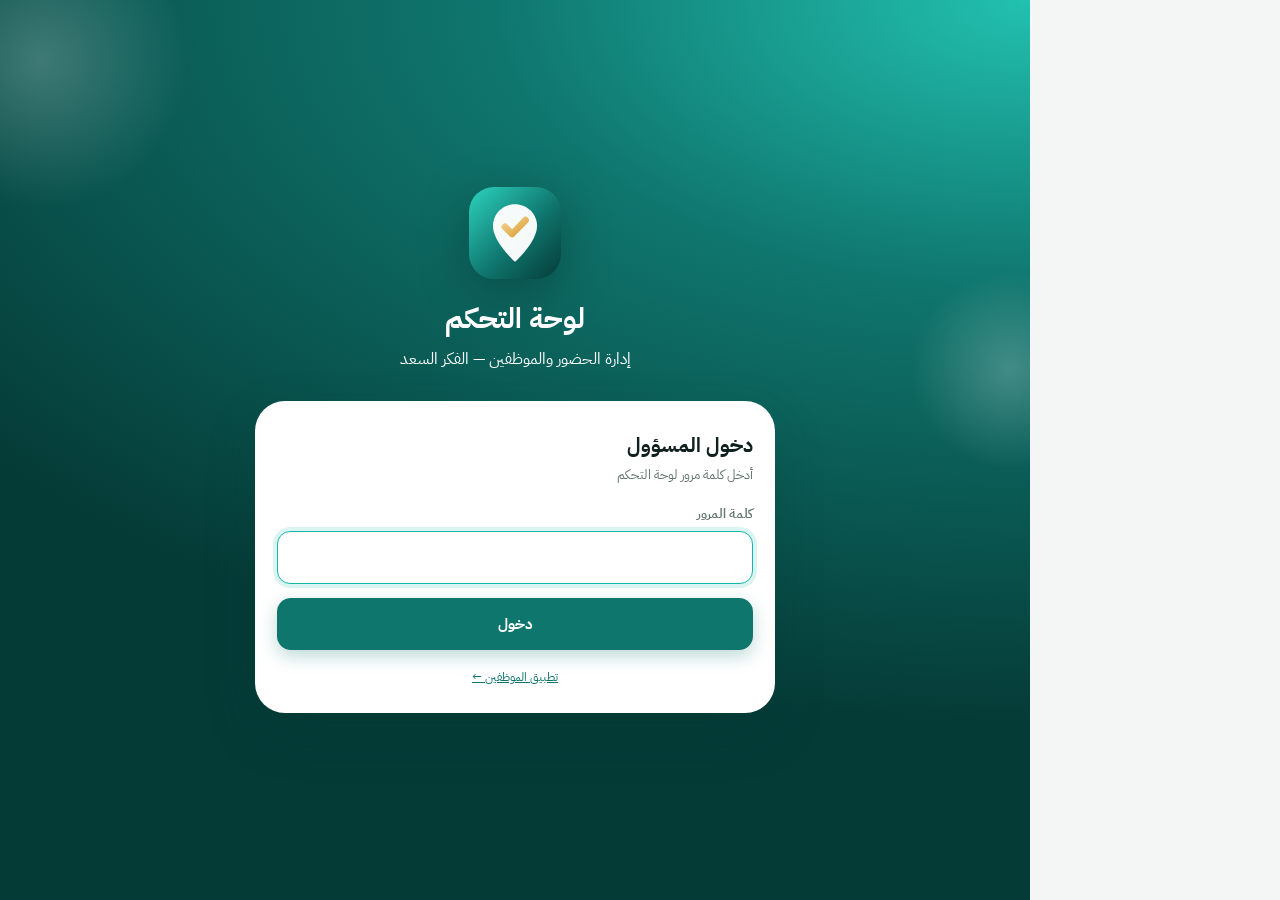
==== admin.html @ fa865e1b "Add Alfikr Alsaad attendance app: employee check-in and admin dashboard Arabic-first, phone-first st" ====
<!doctype html>
<html lang="ar" dir="rtl">
<head>
  <meta charset="utf-8">
  <meta name="viewport" content="width=device-width, initial-scale=1, viewport-fit=cover">
  <title>الفكر السعد · لوحة التحكم</title>
  <meta name="description" content="لوحة تحكم الموارد البشرية — الفكر السعد">
  <meta name="theme-color" content="#0f766e">
  <meta name="robots" content="noindex">
  <link rel="icon" href="assets/logo.svg" type="image/svg+xml">
  <link rel="apple-touch-icon" href="assets/logo.svg">
  <link rel="preconnect" href="https://fonts.googleapis.com">
  <link rel="preconnect" href="https://fonts.gstatic.com" crossorigin>
  <link href="https://fonts.googleapis.com/css2?family=IBM+Plex+Sans+Arabic:wght@400;500;600;700&display=swap" rel="stylesheet">
  <link rel="stylesheet" href="assets/style.css">
  <link rel="stylesheet" href="assets/admin.css">
</head>
<body class="admin-body">
  <section id="login" class="auth hidden">
    <div class="orb" style="width:300px;height:300px;top:-90px;left:-110px"></div>
    <div class="orb" style="width:200px;height:200px;top:30%;right:-80px;animation-delay:-4s"></div>
    <div class="auth-head">
      <img class="logo" src="assets/logo.svg" alt="">
      <h1>لوحة التحكم</h1>
      <p>إدارة الحضور والموظفين — الفكر السعد</p>
    </div>
    <form class="auth-card" id="loginForm">
      <h2>دخول المسؤول</h2>
      <p class="muted small" style="margin:0 0 18px">أدخل كلمة مرور لوحة التحكم</p>
      <input type="text" name="username" value="admin" autocomplete="username" hidden>
      <label class="field"><span>كلمة المرور</span>
        <input class="input ltr" id="password" type="password" autocomplete="current-password" required>
      </label>
      <button class="btn block" type="submit" id="loginBtn">دخول</button>
      <p class="center tiny muted" style="margin:18px 0 0"><a href="./">تطبيق الموظفين ←</a></p>
    </form>
  </section>

  <main id="app" class="app admin hidden"><div id="view"></div></main>

  <nav class="tabbar hidden" id="tabbar" aria-label="التنقل">
    <div class="tabbar-inner">
      <button class="tab active" data-tab="today"><span data-icon="chart"></span>اليوم</button>
      <button class="tab" data-tab="employees"><span data-icon="users"></span>الموظفون</button>
      <button class="tab" data-tab="records"><span data-icon="history"></span>السجلات</button>
      <button class="tab" data-tab="branches"><span data-icon="pin"></span>الفروع</button>
      <button class="tab" data-tab="settings"><span data-icon="gear"></span>الإعدادات</button>
    </div>
  </nav>

  <svg width="0" height="0" style="position:absolute" aria-hidden="true">
    <defs><linearGradient id="ringGrad" x1="0" y1="0" x2="1" y2="1"><stop offset="0" stop-color="#2dd4bf"/><stop offset="1" stop-color="#0f766e"/></linearGradient></defs>
  </svg>

  <script src="assets/core.js"></script>
  <script src="assets/admin.js"></script>
</body>
</html>
---- assets/style.css ----
/* الفكر السعد — design tokens & shared UI */
:root {
  --brand: #0f766e;
  --brand-2: #14b8a6;
  --brand-ink: #053b37;
  --gold: #d9a13b;
  --bg: #f3f6f5;
  --surface: #ffffff;
  --surface-2: #f7faf9;
  --line: #e3ebe9;
  --ink: #10201e;
  --muted: #62746f;
  --ok: #16a34a;
  --ok-bg: #e7f7ec;
  --warn: #d97706;
  --warn-bg: #fdf3e2;
  --bad: #dc2626;
  --bad-bg: #fdeaea;
  --info: #2563eb;
  --info-bg: #e8effd;
  --shadow: 0 1px 2px rgba(16, 32, 30, .05), 0 8px 24px rgba(16, 32, 30, .07);
  --shadow-lg: 0 20px 50px rgba(5, 59, 55, .22);
  --r: 18px;
  --r-sm: 12px;
  --font: "IBM Plex Sans Arabic", system-ui, -apple-system, "Segoe UI", Tahoma, sans-serif;
  --safe-b: env(safe-area-inset-bottom, 0px);
  color-scheme: light;
}
@media (prefers-color-scheme: dark) {
  :root {
    --bg: #0b1514;
    --surface: #12201f;
    --surface-2: #172826;
    --line: #223634;
    --ink: #e8f1ef;
    --muted: #93a8a3;
    --ok-bg: #12301e;
    --warn-bg: #33250e;
    --bad-bg: #3a1616;
    --info-bg: #142443;
    --shadow: 0 1px 2px rgba(0, 0, 0, .3), 0 8px 24px rgba(0, 0, 0, .25);
    color-scheme: dark;
  }
}

* { box-sizing: border-box; -webkit-tap-highlight-color: transparent; }
html, body { margin: 0; padding: 0; }
body {
  font-family: var(--font);
  background: var(--bg);
  color: var(--ink);
  line-height: 1.6;
  -webkit-font-smoothing: antialiased;
  min-height: 100dvh;
  overflow-x: hidden;
}
button, input, select, textarea { font: inherit; color: inherit; }
button { cursor: pointer; }
a { color: var(--brand); }
.hidden { display: none !important; }
.num { font-variant-numeric: tabular-nums; direction: ltr; unicode-bidi: isolate; display: inline-block; }

/* ───── Layout shell ───── */
.app { max-width: 520px; margin: 0 auto; min-height: 100dvh; position: relative; padding-bottom: calc(88px + var(--safe-b)); }
.page { padding: 0 16px; animation: pageIn .45s cubic-bezier(.2, .8, .2, 1) both; }
@keyframes pageIn { from { opacity: 0; transform: translateY(14px); } to { opacity: 1; transform: none; } }

/* ───── Hero header ───── */
.hero {
  background: radial-gradient(120% 140% at 100% 0%, #1fb5a5 0%, var(--brand) 45%, var(--brand-ink) 100%);
  color: #fff;
  padding: 20px 20px 72px;
  border-radius: 0 0 32px 32px;
  position: relative;
  overflow: hidden;
}
.hero::before, .hero::after {
  content: ""; position: absolute; border-radius: 50%; pointer-events: none;
  background: radial-gradient(circle, rgba(255, 255, 255, .18), transparent 70%);
}
.hero::before { width: 260px; height: 260px; top: -120px; left: -80px; animation: float 9s ease-in-out infinite; }
.hero::after { width: 180px; height: 180px; bottom: -70px; right: -40px; animation: float 11s ease-in-out infinite reverse; }
@keyframes float { 50% { transform: translate(18px, 14px) scale(1.08); } }
.hero-top { display: flex; align-items: center; justify-content: space-between; gap: 12px; position: relative; z-index: 1; }
.hero h1 { margin: 0; font-size: 20px; font-weight: 700; }
.hero .sub { opacity: .82; font-size: 13px; margin: 0; }

.avatar {
  width: 44px; height: 44px; border-radius: 14px; flex: none;
  display: grid; place-items: center; font-weight: 700;
  background: rgba(255, 255, 255, .16); border: 1px solid rgba(255, 255, 255, .28);
  backdrop-filter: blur(6px);
}
.avatar.lg { width: 72px; height: 72px; border-radius: 22px; font-size: 26px; }

.brand-mark { display: inline-flex; align-items: center; gap: 10px; }
.brand-mark img { width: 36px; height: 36px; }

/* ───── Cards ───── */
.card {
  background: var(--surface); border-radius: var(--r); box-shadow: var(--shadow);
  padding: 18px; border: 1px solid var(--line);
}
.card + .card { margin-top: 14px; }
.card h2, .card h3 { margin: 0 0 10px; font-size: 16px; }
.lift { margin-top: -52px; position: relative; z-index: 2; }
.stack > * + * { margin-top: 14px; }
.row { display: flex; align-items: center; gap: 10px; }
.between { justify-content: space-between; }
.muted { color: var(--muted); }
.small { font-size: 13px; }
.tiny { font-size: 12px; }
.bold { font-weight: 700; }
.center { text-align: center; }
.grid-2 { display: grid; grid-template-columns: 1fr 1fr; gap: 12px; }
.section-title { display: flex; align-items: center; justify-content: space-between; margin: 22px 4px 10px; font-size: 15px; font-weight: 700; }

/* ───── Buttons ───── */
.btn {
  border: 0; border-radius: 14px; padding: 14px 18px; font-weight: 700; font-size: 15px;
  background: var(--brand); color: #fff; display: inline-flex; align-items: center; justify-content: center; gap: 8px;
  transition: transform .15s ease, box-shadow .2s ease, background .2s ease, opacity .2s;
  box-shadow: 0 6px 18px rgba(15, 118, 110, .28);
}
.btn:active { transform: scale(.97); }
.btn:disabled { opacity: .6; pointer-events: none; }
.btn.block { width: 100%; }
.btn.ghost { background: var(--surface-2); color: var(--ink); box-shadow: none; border: 1px solid var(--line); }
.btn.danger { background: var(--bad); box-shadow: 0 6px 18px rgba(220, 38, 38, .25); }
.btn.soft-danger { background: var(--bad-bg); color: var(--bad); box-shadow: none; }
.btn.sm { padding: 9px 14px; font-size: 13px; border-radius: 11px; }
.icon-btn {
  width: 42px; height: 42px; border-radius: 13px; border: 1px solid var(--line); background: var(--surface);
  display: grid; place-items: center; color: var(--ink); flex: none; transition: transform .15s;
}
.icon-btn:active { transform: scale(.92); }
.hero .icon-btn { background: rgba(255, 255, 255, .14); border-color: rgba(255, 255, 255, .25); color: #fff; }
.spinner { width: 18px; height: 18px; border-radius: 50%; border: 2.5px solid currentColor; border-top-color: transparent; animation: spin .7s linear infinite; }
@keyframes spin { to { transform: rotate(360deg); } }

/* ───── Forms ───── */
.field { display: block; margin-bottom: 14px; }
.field > span { display: block; font-size: 13px; font-weight: 600; color: var(--muted); margin-bottom: 6px; }
.input, select.input, textarea.input {
  width: 100%; border: 1.5px solid var(--line); background: var(--surface-2); border-radius: 13px;
  padding: 13px 14px; font-size: 16px; outline: none; transition: border-color .2s, box-shadow .2s, background .2s;
}
.input:focus { border-color: var(--brand-2); box-shadow: 0 0 0 4px rgba(20, 184, 166, .15); background: var(--surface); }
.input.ltr { direction: ltr; text-align: right; }
.pin-input { letter-spacing: .6em; text-align: center; font-size: 22px; font-weight: 700; direction: ltr; }
.switch { position: relative; width: 50px; height: 30px; flex: none; }
.switch input { opacity: 0; width: 0; height: 0; }
.switch i { position: absolute; inset: 0; background: var(--line); border-radius: 30px; transition: .25s; }
.switch i::after { content: ""; position: absolute; top: 3px; right: 3px; width: 24px; height: 24px; border-radius: 50%; background: #fff; transition: .25s; box-shadow: 0 2px 6px rgba(0,0,0,.2); }
.switch input:checked + i { background: var(--brand); }
.switch input:checked + i::after { transform: translateX(-20px); }

/* ───── Pills / chips ───── */
.pill { display: inline-flex; align-items: center; gap: 6px; font-size: 12px; font-weight: 700; padding: 4px 10px; border-radius: 999px; white-space: nowrap; }
.pill::before { content: ""; width: 6px; height: 6px; border-radius: 50%; background: currentColor; }
.pill.ok { background: var(--ok-bg); color: var(--ok); }
.pill.warn { background: var(--warn-bg); color: var(--warn); }
.pill.bad { background: var(--bad-bg); color: var(--bad); }
.pill.info { background: var(--info-bg); color: var(--info); }
.pill.mute { background: var(--surface-2); color: var(--muted); }
.chips { display: flex; gap: 8px; overflow-x: auto; padding: 2px 2px 6px; scrollbar-width: none; }
.chips::-webkit-scrollbar { display: none; }
.chip {
  border: 1px solid var(--line); background: var(--surface); padding: 8px 14px; border-radius: 999px;
  font-size: 13px; font-weight: 600; white-space: nowrap; transition: all .2s;
}
.chip.active { background: var(--brand); border-color: var(--brand); color: #fff; }
.chip b { opacity: .75; margin-inline-start: 4px; }

/* ───── Bottom nav ───── */
.tabbar {
  position: fixed; bottom: 0; left: 0; right: 0; z-index: 40;
  padding: 8px 12px calc(8px + var(--safe-b));
  background: color-mix(in srgb, var(--surface) 88%, transparent);
  backdrop-filter: saturate(180%) blur(16px); -webkit-backdrop-filter: saturate(180%) blur(16px);
  border-top: 1px solid var(--line);
}
.tabbar-inner { max-width: 520px; margin: 0 auto; display: flex; justify-content: space-around; }
.tab {
  flex: 1; border: 0; background: none; display: flex; flex-direction: column; align-items: center; gap: 2px;
  font-size: 11px; font-weight: 600; color: var(--muted); padding: 6px 4px; border-radius: 14px; transition: color .2s;
  position: relative;
}
.tab svg { width: 24px; height: 24px; transition: transform .3s cubic-bezier(.3, 1.6, .5, 1); }
.tab.active { color: var(--brand); }
.tab.active svg { transform: translateY(-2px) scale(1.08); }
.tab.active::after { content: ""; position: absolute; top: -8px; width: 26px; height: 3px; border-radius: 3px; background: var(--brand); animation: grow .3s ease; }
@keyframes grow { from { width: 0; } }

/* ───── Toast ───── */
.toast-wrap { position: fixed; top: 14px; left: 0; right: 0; z-index: 100; display: flex; flex-direction: column; align-items: center; gap: 8px; pointer-events: none; padding: 0 16px; }
.toast {
  background: var(--ink); color: var(--bg); padding: 12px 18px; border-radius: 14px; font-weight: 600; font-size: 14px;
  box-shadow: var(--shadow-lg); animation: toastIn .35s cubic-bezier(.2, 1.4, .4, 1) both; max-width: 480px; display: flex; gap: 8px; align-items: center;
}
.toast.ok { background: var(--ok); color: #fff; }
.toast.bad { background: var(--bad); color: #fff; }
.toast.out { animation: toastOut .3s ease forwards; }
@keyframes toastIn { from { opacity: 0; transform: translateY(-20px) scale(.9); } }
@keyframes toastOut { to { opacity: 0; transform: translateY(-16px); } }

/* ───── Bottom sheet ───── */
.sheet-backdrop { position: fixed; inset: 0; background: rgba(5, 20, 18, .45); z-index: 60; animation: fade .25s ease both; }
.sheet {
  position: fixed; left: 0; right: 0; bottom: 0; z-index: 61; max-width: 560px; margin: 0 auto;
  background: var(--surface); border-radius: 26px 26px 0 0; padding: 10px 18px calc(18px + var(--safe-b));
  max-height: 92dvh; overflow-y: auto; animation: sheetIn .38s cubic-bezier(.2, .9, .25, 1) both;
  box-shadow: 0 -10px 40px rgba(0, 0, 0, .18);
}
.sheet .grip { width: 44px; height: 5px; border-radius: 5px; background: var(--line); margin: 4px auto 14px; }
.sheet h3 { margin: 0 0 16px; font-size: 18px; }
.sheet.closing { animation: sheetOut .25s ease forwards; }
.sheet-backdrop.closing { animation: fade .25s ease reverse forwards; }
@keyframes sheetIn { from { transform: translateY(100%); } }
@keyframes sheetOut { to { transform: translateY(100%); } }
@keyframes fade { from { opacity: 0; } }

/* ───── Lists ───── */
.list { background: var(--surface); border: 1px solid var(--line); border-radius: var(--r); box-shadow: var(--shadow); overflow: hidden; }
.item { display: flex; align-items: center; gap: 12px; padding: 14px 16px; border-bottom: 1px solid var(--line); animation: itemIn .4s ease both; }
.item:last-child { border-bottom: 0; }
.item .avatar { background: color-mix(in srgb, var(--brand) 12%, transparent); color: var(--brand); border: 0; width: 42px; height: 42px; font-size: 15px; }
.item .meta { flex: 1; min-width: 0; }
.item .meta .t { font-weight: 700; white-space: nowrap; overflow: hidden; text-overflow: ellipsis; }
.item .meta .s { font-size: 12px; color: var(--muted); white-space: nowrap; overflow: hidden; text-overflow: ellipsis; }
.item.tap { cursor: pointer; transition: background .15s; }
.item.tap:active { background: var(--surface-2); }
@keyframes itemIn { from { opacity: 0; transform: translateX(-10px); } }
.empty { text-align: center; padding: 34px 16px; color: var(--muted); }
.empty .ico { font-size: 36px; margin-bottom: 6px; opacity: .7; }

/* ───── Skeleton ───── */
.skel { background: linear-gradient(90deg, var(--surface-2), var(--line), var(--surface-2)); background-size: 200% 100%; animation: shimmer 1.2s infinite; border-radius: 10px; }
@keyframes shimmer { to { background-position: -200% 0; } }

/* ───── Auth screen ───── */
.auth {
  min-height: 100dvh; display: flex; flex-direction: column; justify-content: flex-end;
  background: radial-gradient(130% 80% at 100% 0%, #22c1b0 0%, var(--brand) 40%, var(--brand-ink) 100%);
  position: relative; overflow: hidden;
}
.auth .orb { position: absolute; border-radius: 50%; background: radial-gradient(circle, rgba(255,255,255,.22), transparent 70%); animation: float 10s ease-in-out infinite; }
.auth-head { color: #fff; padding: 40px 24px 28px; position: relative; z-index: 1; flex: 1; display: flex; flex-direction: column; justify-content: center; align-items: center; text-align: center; }
.auth-head .logo { width: 92px; height: 92px; margin-bottom: 18px; animation: pop .7s cubic-bezier(.2, 1.6, .4, 1) both; filter: drop-shadow(0 12px 24px rgba(0,0,0,.25)); }
.auth-head h1 { margin: 0; font-size: 28px; animation: pageIn .6s .1s both; }
.auth-head p { margin: 6px 0 0; opacity: .85; animation: pageIn .6s .2s both; }
.auth-card {
  background: var(--surface); border-radius: 30px 30px 0 0; padding: 28px 22px calc(26px + var(--safe-b));
  position: relative; z-index: 1; animation: sheetIn .6s .15s cubic-bezier(.2, .9, .25, 1) both;
  max-width: 520px; width: 100%; margin: 0 auto;
}
.auth-card h2 { margin: 0 0 4px; font-size: 20px; }
@keyframes pop { from { opacity: 0; transform: scale(.5) rotate(-12deg); } }
@media (min-width: 700px) {
  .auth { justify-content: center; align-items: center; }
  .auth-head { flex: none; }
  .auth-card { border-radius: 30px; margin-bottom: 40px; box-shadow: var(--shadow-lg); }
}

.shake { animation: shake .45s ease; }
@keyframes shake { 20%, 60% { transform: translateX(-8px); } 40%, 80% { transform: translateX(8px); } }

/* ───── Dialog ───── */
.confirm-box { text-align: center; padding: 6px 4px 4px; }
.confirm-box .ico { width: 64px; height: 64px; margin: 0 auto 12px; border-radius: 20px; display: grid; place-items: center; font-size: 30px; background: var(--bad-bg); color: var(--bad); }

@media (prefers-reduced-motion: reduce) {
  *, *::before, *::after { animation-duration: .01ms !important; animation-iteration-count: 1 !important; transition-duration: .01ms !important; }
}
.icon-btn svg { width: 20px; height: 20px; }
.btn svg { width: 20px; height: 20px; flex: none; }

/* shared stat row & key/value rows */
.stats3 { display: grid; grid-template-columns: repeat(3, 1fr); text-align: center; }
.stats3 > div { padding: 4px 6px; }
.stats3 > div + div { border-inline-start: 1px solid var(--line); }
.stats3 .k { font-size: 12px; color: var(--muted); font-weight: 600; }
.stats3 .v { font-size: 18px; font-weight: 700; margin-top: 2px; }

.kv { display: flex; justify-content: space-between; gap: 12px; padding: 13px 0; border-bottom: 1px solid var(--line); font-size: 14px; }
.kv:last-child { border-bottom: 0; }
.kv .k { color: var(--muted); }
.kv .v { font-weight: 600; text-align: left; }
.form-row > *, .grid-2 > * { min-width: 0; }
.input { min-width: 0; }
input[type=date].input, input[type=time].input { -webkit-appearance: none; appearance: none; min-height: 50px; }
---- assets/admin.css ----
/* Admin dashboard */
.app.admin { max-width: 760px; }
.hero.compact { padding-bottom: 66px; }
.date-nav { display: flex; align-items: center; gap: 8px; margin-top: 16px; position: relative; z-index: 1; }
.date-nav .input { background: rgba(255,255,255,.14); border-color: rgba(255,255,255,.25); color: #fff; padding: 9px 12px; font-size: 14px; flex: 1; text-align: center; color-scheme: dark; }
.date-nav .icon-btn { width: 40px; height: 40px; }

.ring-row { display: flex; align-items: center; gap: 18px; }
.ring { position: relative; width: 112px; height: 112px; flex: none; }
.ring svg { width: 100%; height: 100%; transform: rotate(-90deg); }
.ring circle { fill: none; stroke-width: 11; stroke-linecap: round; }
.ring .track { stroke: var(--surface-2); }
.ring .bar { stroke: url(#ringGrad); transition: stroke-dashoffset 1.1s cubic-bezier(.2, .8, .2, 1); }
.ring .pct { position: absolute; inset: 0; display: grid; place-items: center; text-align: center; line-height: 1.1; }
.ring .pct b { font-size: 26px; display: block; }
.ring .pct span { font-size: 11px; color: var(--muted); font-weight: 600; }
.tiles { flex: 1; display: grid; grid-template-columns: 1fr 1fr; gap: 10px; }
.tile { border-radius: 14px; padding: 10px 12px; background: var(--surface-2); animation: pop .5s cubic-bezier(.2, 1.5, .4, 1) both; }
.tile .k { font-size: 12px; font-weight: 600; color: var(--muted); display: flex; align-items: center; gap: 6px; }
.tile .k::before { content: ""; width: 8px; height: 8px; border-radius: 3px; background: var(--c, var(--brand)); }
.tile .v { font-size: 24px; font-weight: 700; line-height: 1.2; }

.bars { display: grid; grid-template-columns: repeat(7, 1fr); gap: 10px; align-items: end; height: 140px; padding-top: 8px; }
.bars .col { display: flex; flex-direction: column; align-items: center; gap: 6px; height: 100%; justify-content: flex-end; }
.bars .stack { width: 100%; max-width: 34px; display: flex; flex-direction: column-reverse; border-radius: 9px; overflow: hidden; background: var(--surface-2); height: 100%; position: relative; }
.bars .seg { width: 100%; transform-origin: bottom; animation: rise .8s cubic-bezier(.2, .8, .2, 1) both; }
.bars .seg.on { background: linear-gradient(180deg, var(--brand-2), var(--brand)); }
.bars .seg.late { background: linear-gradient(180deg, #f5d08a, var(--gold)); }
.bars .lbl { font-size: 11px; color: var(--muted); font-weight: 600; }
.bars .col.sel .lbl { color: var(--brand); font-weight: 700; }
@keyframes rise { from { transform: scaleY(0); } }
.legend { display: flex; gap: 14px; font-size: 12px; color: var(--muted); font-weight: 600; margin-top: 12px; }
.legend i { display: inline-block; width: 10px; height: 10px; border-radius: 3px; margin-inline-end: 6px; vertical-align: -1px; }

.search { position: relative; }
.search svg { position: absolute; top: 50%; right: 14px; width: 18px; height: 18px; transform: translateY(-50%); color: var(--muted); }
.search .input { padding-right: 42px; }
.times { text-align: left; font-size: 12px; color: var(--muted); line-height: 1.5; flex: none; }
.times b { color: var(--ink); font-weight: 700; }

.fab {
  position: fixed; left: 18px; bottom: calc(90px + var(--safe-b)); z-index: 45; width: 58px; height: 58px; border-radius: 20px; border: 0;
  background: linear-gradient(135deg, var(--brand-2), var(--brand)); color: #fff; display: grid; place-items: center;
  box-shadow: 0 12px 28px rgba(15, 118, 110, .4); animation: pop .5s .2s cubic-bezier(.2, 1.6, .4, 1) both; transition: transform .2s;
}
.fab svg { width: 26px; height: 26px; }
.fab:active { transform: scale(.9); }

.branch-card .map { height: 6px; border-radius: 6px; background: linear-gradient(90deg, var(--brand-2), var(--gold)); margin: 12px 0 0; opacity: .5; }
.form-row { display: grid; grid-template-columns: 1fr 1fr; gap: 12px; }
.toggle-row { display: flex; align-items: center; justify-content: space-between; padding: 6px 0 16px; }
.code-tag { font-size: 11px; background: var(--surface-2); border: 1px solid var(--line); border-radius: 7px; padding: 1px 7px; color: var(--muted); font-weight: 600; }

@media (min-width: 960px) {
  body.admin-body { padding-right: 250px; }
  .app.admin { max-width: 980px; padding-bottom: 40px; }
  .admin-body .tabbar { top: 0; bottom: 0; left: auto; width: 250px; border-top: 0; border-left: 1px solid var(--line); padding: 24px 14px; }
  .admin-body .tabbar-inner { flex-direction: column; gap: 6px; }
  .admin-body .tabbar-inner::before { content: "الفكر السعد"; font-weight: 700; font-size: 18px; padding: 0 12px 18px; color: var(--brand); }
  .admin-body .tab { flex: none; flex-direction: row; gap: 12px; font-size: 15px; padding: 12px 14px; justify-content: flex-start; }
  .admin-body .tab.active { background: color-mix(in srgb, var(--brand) 10%, transparent); }
  .admin-body .tab.active::after { display: none; }
  .admin-body .tab.active svg { transform: none; }
  .fab { bottom: 32px; left: 32px; }
  .hero { border-radius: 0 0 32px 32px; }
}
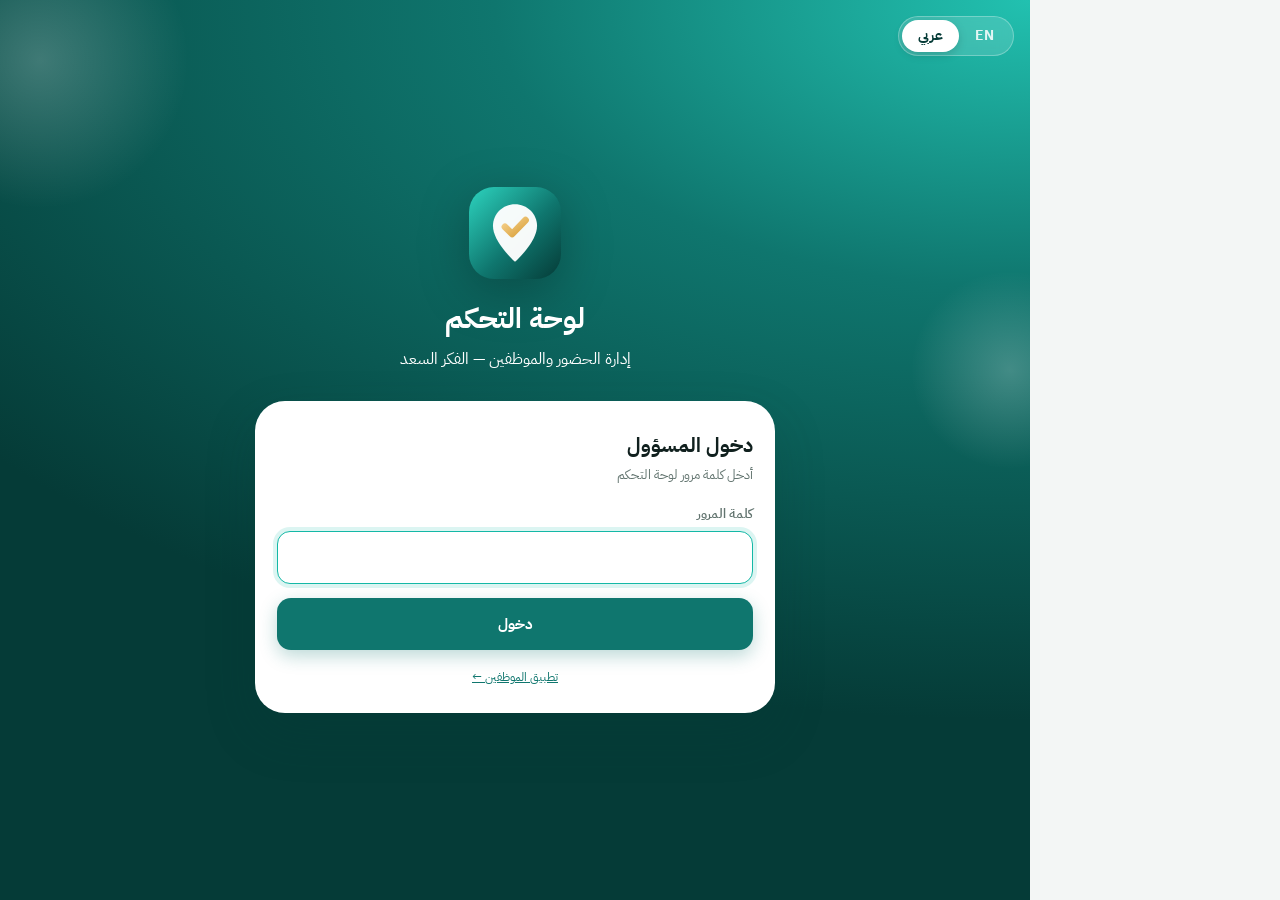
==== commit 8d2817ca: "Add Arabic/English switch to the employee app and admin dashboard - assets/i18n.js: Arabic is the so" ====
--- a/admin.html
+++ b/admin.html
@@ -17,6 +17,7 @@
 </head>
 <body class="admin-body">
   <section id="login" class="auth hidden">
+    <div class="lang-switch auth-lang" role="group" aria-label="Language / اللغة" data-no-i18n><button type="button" data-lang="ar" lang="ar">عربي</button><button type="button" data-lang="en" lang="en">EN</button></div>
     <div class="orb" style="width:300px;height:300px;top:-90px;left:-110px"></div>
     <div class="orb" style="width:200px;height:200px;top:30%;right:-80px;animation-delay:-4s"></div>
     <div class="auth-head">
@@ -43,7 +44,6 @@
       <button class="tab active" data-tab="today"><span data-icon="chart"></span>اليوم</button>
       <button class="tab" data-tab="employees"><span data-icon="users"></span>الموظفون</button>
       <button class="tab" data-tab="records"><span data-icon="history"></span>السجلات</button>
-      <button class="tab" data-tab="branches"><span data-icon="pin"></span>الفروع</button>
       <button class="tab" data-tab="settings"><span data-icon="gear"></span>الإعدادات</button>
     </div>
   </nav>
@@ -52,6 +52,7 @@
     <defs><linearGradient id="ringGrad" x1="0" y1="0" x2="1" y2="1"><stop offset="0" stop-color="#2dd4bf"/><stop offset="1" stop-color="#0f766e"/></linearGradient></defs>
   </svg>
 
+  <script src="assets/i18n.js"></script>
   <script src="assets/core.js"></script>
   <script src="assets/admin.js"></script>
 </body>
--- a/assets/style.css
+++ b/assets/style.css
@@ -57,7 +57,7 @@
 button, input, select, textarea { font: inherit; color: inherit; }
 button { cursor: pointer; }
 a { color: var(--brand); }
-.hidden { display: none !important; }
+.hidden, [hidden] { display: none !important; }
 .num { font-variant-numeric: tabular-nums; direction: ltr; unicode-bidi: isolate; display: inline-block; }
 
 /* ───── Layout shell ───── */
@@ -146,14 +146,16 @@
   padding: 13px 14px; font-size: 16px; outline: none; transition: border-color .2s, box-shadow .2s, background .2s;
 }
 .input:focus { border-color: var(--brand-2); box-shadow: 0 0 0 4px rgba(20, 184, 166, .15); background: var(--surface); }
-.input.ltr { direction: ltr; text-align: right; }
+.input.ltr { direction: ltr; text-align: left; }
+[dir=rtl] .input.ltr { text-align: right; }
 .pin-input { letter-spacing: .6em; text-align: center; font-size: 22px; font-weight: 700; direction: ltr; }
 .switch { position: relative; width: 50px; height: 30px; flex: none; }
 .switch input { opacity: 0; width: 0; height: 0; }
 .switch i { position: absolute; inset: 0; background: var(--line); border-radius: 30px; transition: .25s; }
-.switch i::after { content: ""; position: absolute; top: 3px; right: 3px; width: 24px; height: 24px; border-radius: 50%; background: #fff; transition: .25s; box-shadow: 0 2px 6px rgba(0,0,0,.2); }
+.switch i::after { content: ""; position: absolute; top: 3px; inset-inline-start: 3px; width: 24px; height: 24px; border-radius: 50%; background: #fff; transition: .25s; box-shadow: 0 2px 6px rgba(0,0,0,.2); }
 .switch input:checked + i { background: var(--brand); }
-.switch input:checked + i::after { transform: translateX(-20px); }
+[dir=rtl] .switch input:checked + i::after { transform: translateX(-20px); }
+[dir=ltr] .switch input:checked + i::after { transform: translateX(20px); }
 
 /* ───── Pills / chips ───── */
 .pill { display: inline-flex; align-items: center; gap: 6px; font-size: 12px; font-weight: 700; padding: 4px 10px; border-radius: 999px; white-space: nowrap; }
@@ -285,7 +287,21 @@
 .kv { display: flex; justify-content: space-between; gap: 12px; padding: 13px 0; border-bottom: 1px solid var(--line); font-size: 14px; }
 .kv:last-child { border-bottom: 0; }
 .kv .k { color: var(--muted); }
-.kv .v { font-weight: 600; text-align: left; }
+.kv .v { font-weight: 600; text-align: end; }
 .form-row > *, .grid-2 > * { min-width: 0; }
 .input { min-width: 0; }
 input[type=date].input, input[type=time].input { -webkit-appearance: none; appearance: none; min-height: 50px; }
+
+/* language switch */
+.lang-switch { display: inline-flex; padding: 3px; border-radius: 999px; background: var(--surface-2); border: 1px solid var(--line); flex: none; direction: ltr; }
+.lang-switch button { border: 0; background: none; padding: 7px 12px; border-radius: 999px; font-size: 13px; font-weight: 700; color: var(--muted); line-height: 1; transition: background .2s, color .2s, box-shadow .2s; }
+html[lang=ar] .lang-switch [data-lang=ar], html[lang=en] .lang-switch [data-lang=en] { background: var(--brand); color: #fff; box-shadow: 0 3px 10px rgba(15, 118, 110, .3); }
+.lang-switch.glass, .auth-lang { background: rgba(255, 255, 255, .14); border-color: rgba(255, 255, 255, .28); backdrop-filter: blur(6px); }
+.lang-switch.glass button, .auth-lang button { color: rgba(255, 255, 255, .85); padding: 9px 11px; }
+html[lang=ar] .lang-switch.glass [data-lang=ar], html[lang=en] .lang-switch.glass [data-lang=en],
+html[lang=ar] .auth-lang [data-lang=ar], html[lang=en] .auth-lang [data-lang=en] { background: #fff; color: var(--brand-ink); box-shadow: 0 3px 10px rgba(0, 0, 0, .15); }
+.lang-switch.lg button { padding: 10px 18px; font-size: 14px; }
+.auth-lang { position: absolute; top: calc(16px + env(safe-area-inset-top, 0px)); inset-inline-end: 16px; z-index: 3; animation: pageIn .5s .2s both; }
+.auth-lang button { padding: 9px 16px; font-size: 14px; }
+[dir=ltr] .flip-ltr { transform: scaleX(-1); }
+[lang=en] body { letter-spacing: 0; }
--- a/assets/admin.css
+++ b/assets/admin.css
@@ -33,13 +33,13 @@
 .legend i { display: inline-block; width: 10px; height: 10px; border-radius: 3px; margin-inline-end: 6px; vertical-align: -1px; }
 
 .search { position: relative; }
-.search svg { position: absolute; top: 50%; right: 14px; width: 18px; height: 18px; transform: translateY(-50%); color: var(--muted); }
-.search .input { padding-right: 42px; }
-.times { text-align: left; font-size: 12px; color: var(--muted); line-height: 1.5; flex: none; }
+.search svg { position: absolute; top: 50%; inset-inline-start: 14px; width: 18px; height: 18px; transform: translateY(-50%); color: var(--muted); }
+.search .input { padding-inline-start: 42px; }
+.times { text-align: end; font-size: 12px; color: var(--muted); line-height: 1.5; flex: none; }
 .times b { color: var(--ink); font-weight: 700; }
 
 .fab {
-  position: fixed; left: 18px; bottom: calc(90px + var(--safe-b)); z-index: 45; width: 58px; height: 58px; border-radius: 20px; border: 0;
+  position: fixed; inset-inline-end: 18px; bottom: calc(90px + var(--safe-b)); z-index: 45; width: 58px; height: 58px; border-radius: 20px; border: 0;
   background: linear-gradient(135deg, var(--brand-2), var(--brand)); color: #fff; display: grid; place-items: center;
   box-shadow: 0 12px 28px rgba(15, 118, 110, .4); animation: pop .5s .2s cubic-bezier(.2, 1.6, .4, 1) both; transition: transform .2s;
 }
@@ -52,15 +52,27 @@
 .code-tag { font-size: 11px; background: var(--surface-2); border: 1px solid var(--line); border-radius: 7px; padding: 1px 7px; color: var(--muted); font-weight: 600; }
 
 @media (min-width: 960px) {
-  body.admin-body { padding-right: 250px; }
+  body.admin-body { padding-inline-start: 250px; }
   .app.admin { max-width: 980px; padding-bottom: 40px; }
-  .admin-body .tabbar { top: 0; bottom: 0; left: auto; width: 250px; border-top: 0; border-left: 1px solid var(--line); padding: 24px 14px; }
+  .admin-body .tabbar { top: 0; bottom: 0; left: auto; right: auto; inset-inline-start: 0; width: 250px; border-top: 0; border-inline-end: 1px solid var(--line); padding: 24px 14px; }
   .admin-body .tabbar-inner { flex-direction: column; gap: 6px; }
   .admin-body .tabbar-inner::before { content: "الفكر السعد"; font-weight: 700; font-size: 18px; padding: 0 12px 18px; color: var(--brand); }
   .admin-body .tab { flex: none; flex-direction: row; gap: 12px; font-size: 15px; padding: 12px 14px; justify-content: flex-start; }
   .admin-body .tab.active { background: color-mix(in srgb, var(--brand) 10%, transparent); }
   .admin-body .tab.active::after { display: none; }
   .admin-body .tab.active svg { transform: none; }
-  .fab { bottom: 32px; left: 32px; }
+  .fab { bottom: 32px; inset-inline-end: 32px; }
+  [lang=en] .admin-body .tabbar-inner::before { content: "Alfikr Alsaad"; }
   .hero { border-radius: 0 0 32px 32px; }
 }
+
+/* selfie evidence */
+.avatar.photo { padding: 0; overflow: hidden; }
+.avatar.photo img { width: 100%; height: 100%; object-fit: cover; display: block; }
+.proofs { display: grid; grid-template-columns: 1fr 1fr; gap: 12px; }
+.proof { background: var(--surface-2); border: 1px solid var(--line); border-radius: 16px; overflow: hidden; animation: pop .45s cubic-bezier(.2, 1.4, .4, 1) both; }
+.proof + .proof { animation-delay: 80ms; }
+.proof-img { display: grid; place-items: center; aspect-ratio: 1; background: var(--line); color: var(--muted); font-size: 12px; text-align: center; }
+.proof-img img { width: 100%; height: 100%; object-fit: cover; display: block; }
+.proof-meta { padding: 10px 12px; font-size: 13px; line-height: 1.7; }
+.proof-meta a { font-weight: 600; text-decoration: none; }
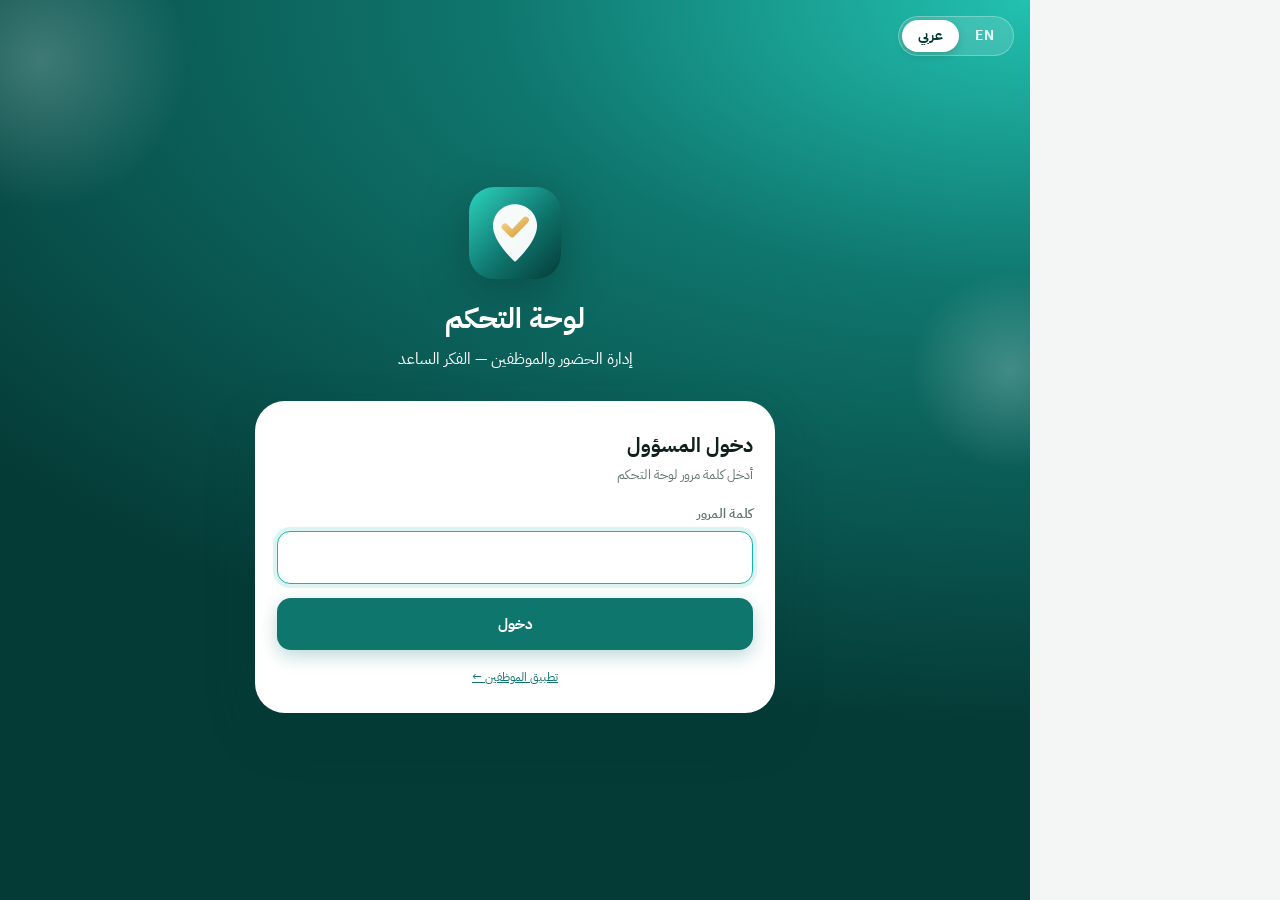
==== commit 0d430e13: "Rename the Arabic brand name to الفكر الساعد (English stays Alfikr Alsaad) Co-Authored-By: Claude Op" ====
--- a/admin.html
+++ b/admin.html
@@ -3,8 +3,8 @@
 <head>
   <meta charset="utf-8">
   <meta name="viewport" content="width=device-width, initial-scale=1, viewport-fit=cover">
-  <title>الفكر السعد · لوحة التحكم</title>
-  <meta name="description" content="لوحة تحكم الموارد البشرية — الفكر السعد">
+  <title>الفكر الساعد · لوحة التحكم</title>
+  <meta name="description" content="لوحة تحكم الموارد البشرية — الفكر الساعد">
   <meta name="theme-color" content="#0f766e">
   <meta name="robots" content="noindex">
   <link rel="icon" href="assets/logo.svg" type="image/svg+xml">
@@ -23,7 +23,7 @@
     <div class="auth-head">
       <img class="logo" src="assets/logo.svg" alt="">
       <h1>لوحة التحكم</h1>
-      <p>إدارة الحضور والموظفين — الفكر السعد</p>
+      <p>إدارة الحضور والموظفين — الفكر الساعد</p>
     </div>
     <form class="auth-card" id="loginForm">
       <h2>دخول المسؤول</h2>
@@ -43,7 +43,8 @@
     <div class="tabbar-inner">
       <button class="tab active" data-tab="today"><span data-icon="chart"></span>اليوم</button>
       <button class="tab" data-tab="employees"><span data-icon="users"></span>الموظفون</button>
-      <button class="tab" data-tab="records"><span data-icon="history"></span>السجلات</button>
+      <button class="tab" data-tab="records"><span data-icon="finger"></span>البصمات</button>
+      <button class="tab" data-tab="docs"><span data-icon="doc"></span>الأوراق</button>
       <button class="tab" data-tab="settings"><span data-icon="gear"></span>الإعدادات</button>
     </div>
   </nav>
--- a/assets/style.css
+++ b/assets/style.css
@@ -1,4 +1,4 @@
-/* الفكر السعد — design tokens & shared UI */
+/* الفكر الساعد — design tokens & shared UI */
 :root {
   --brand: #0f766e;
   --brand-2: #14b8a6;
@@ -305,3 +305,8 @@
 .auth-lang button { padding: 9px 16px; font-size: 14px; }
 [dir=ltr] .flip-ltr { transform: scaleX(-1); }
 [lang=en] body { letter-spacing: 0; }
+
+/* PDF badge (employee + admin) */
+.avatar.doc-ico { background: #fee2e2; color: #dc2626; border: 0; font-size: 11px; font-weight: 800; letter-spacing: .04em; border-radius: 12px; }
+@media (prefers-color-scheme: dark) { .avatar.doc-ico { background: #3a1616; } }
+a.item { color: inherit; text-decoration: none; }
--- a/assets/admin.css
+++ b/assets/admin.css
@@ -56,7 +56,7 @@
   .app.admin { max-width: 980px; padding-bottom: 40px; }
   .admin-body .tabbar { top: 0; bottom: 0; left: auto; right: auto; inset-inline-start: 0; width: 250px; border-top: 0; border-inline-end: 1px solid var(--line); padding: 24px 14px; }
   .admin-body .tabbar-inner { flex-direction: column; gap: 6px; }
-  .admin-body .tabbar-inner::before { content: "الفكر السعد"; font-weight: 700; font-size: 18px; padding: 0 12px 18px; color: var(--brand); }
+  .admin-body .tabbar-inner::before { content: "الفكر الساعد"; font-weight: 700; font-size: 18px; padding: 0 12px 18px; color: var(--brand); }
   .admin-body .tab { flex: none; flex-direction: row; gap: 12px; font-size: 15px; padding: 12px 14px; justify-content: flex-start; }
   .admin-body .tab.active { background: color-mix(in srgb, var(--brand) 10%, transparent); }
   .admin-body .tab.active::after { display: none; }
@@ -76,3 +76,26 @@
 .proof-img img { width: 100%; height: 100%; object-fit: cover; display: block; }
 .proof-meta { padding: 10px 12px; font-size: 13px; line-height: 1.7; }
 .proof-meta a { font-weight: 600; text-decoration: none; }
+
+/* employees: PIN + reset */
+.emp-row { gap: 10px; }
+.pin-chip { border: 1px solid var(--line); background: var(--surface-2); border-radius: 12px; padding: 6px 10px; display: inline-flex; align-items: center; gap: 6px; flex: none; color: var(--ink); transition: transform .15s, background .2s; }
+.pin-chip b { font-size: 15px; letter-spacing: .12em; min-width: 3.2em; text-align: center; }
+.pin-chip svg { width: 16px; height: 16px; color: var(--muted); }
+.pin-chip:active { transform: scale(.95); }
+.icon-btn.sm { width: 36px; height: 36px; border-radius: 11px; }
+.icon-btn.sm svg { width: 18px; height: 18px; }
+@media (max-width: 420px) { .pin-chip .tiny { display: none; } }
+
+/* prints log */
+.pill.out { background: #ffedd5; color: #ea580c; }
+@media (prefers-color-scheme: dark) { .pill.out { background: #3b2410; } }
+.avatar.sq { border-radius: 12px; width: 52px; height: 52px; }
+.item.day-head { background: var(--surface-2); padding: 8px 16px; font-size: 12px; font-weight: 700; color: var(--muted); animation: none; }
+.big-photo { width: 100%; max-width: 420px; display: block; margin: 0 auto; border-radius: 20px; box-shadow: var(--shadow); animation: pop .45s cubic-bezier(.2, 1.4, .4, 1) both; }
+.map-link { font-weight: 600; text-decoration: none; }
+.proof-meta .pill { padding: 2px 8px; }
+
+/* working hours sheet */
+.hours-card { background: var(--surface-2); border: 1px solid var(--line); border-radius: 18px; padding: 16px; animation: pop .45s cubic-bezier(.2, 1.4, .4, 1) both; }
+.time-big { font-size: 17px; font-weight: 700; text-align: center; padding: 14px 6px; background: var(--surface); }
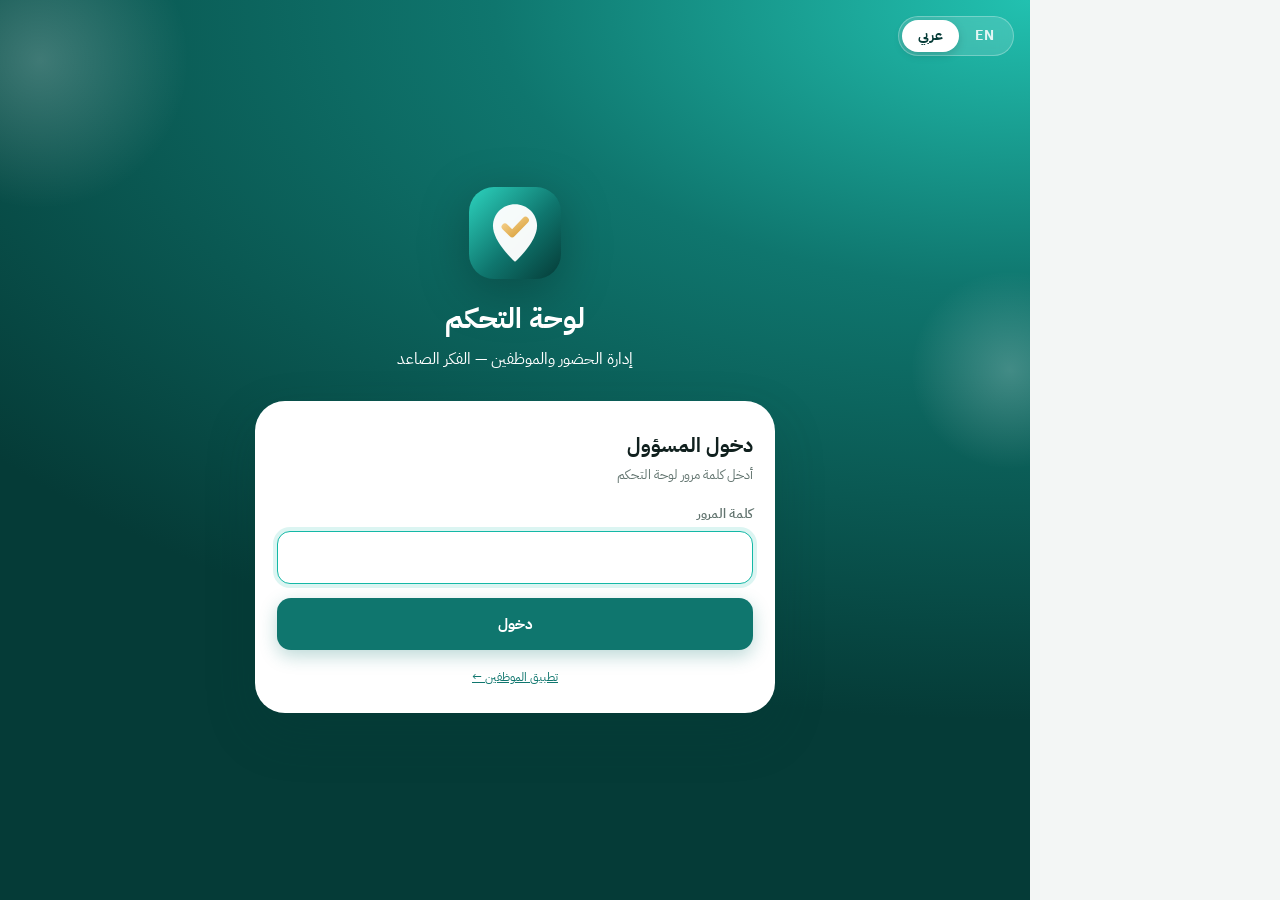
==== commit 0b791558: "Fix Arabic brand name: الفكر الصاعد (English stays Alfikr Alsaad) Co-Authored-By: Claude Opus 5.5 <n" ====
--- a/admin.html
+++ b/admin.html
@@ -3,8 +3,8 @@
 <head>
   <meta charset="utf-8">
   <meta name="viewport" content="width=device-width, initial-scale=1, viewport-fit=cover">
-  <title>الفكر الساعد · لوحة التحكم</title>
-  <meta name="description" content="لوحة تحكم الموارد البشرية — الفكر الساعد">
+  <title>الفكر الصاعد · لوحة التحكم</title>
+  <meta name="description" content="لوحة تحكم الموارد البشرية — الفكر الصاعد">
   <meta name="theme-color" content="#0f766e">
   <meta name="robots" content="noindex">
   <link rel="icon" href="assets/logo.svg" type="image/svg+xml">
@@ -23,7 +23,7 @@
     <div class="auth-head">
       <img class="logo" src="assets/logo.svg" alt="">
       <h1>لوحة التحكم</h1>
-      <p>إدارة الحضور والموظفين — الفكر الساعد</p>
+      <p>إدارة الحضور والموظفين — الفكر الصاعد</p>
     </div>
     <form class="auth-card" id="loginForm">
       <h2>دخول المسؤول</h2>
--- a/assets/style.css
+++ b/assets/style.css
@@ -1,4 +1,4 @@
-/* الفكر الساعد — design tokens & shared UI */
+/* الفكر الصاعد — design tokens & shared UI */
 :root {
   --brand: #0f766e;
   --brand-2: #14b8a6;
--- a/assets/admin.css
+++ b/assets/admin.css
@@ -56,7 +56,7 @@
   .app.admin { max-width: 980px; padding-bottom: 40px; }
   .admin-body .tabbar { top: 0; bottom: 0; left: auto; right: auto; inset-inline-start: 0; width: 250px; border-top: 0; border-inline-end: 1px solid var(--line); padding: 24px 14px; }
   .admin-body .tabbar-inner { flex-direction: column; gap: 6px; }
-  .admin-body .tabbar-inner::before { content: "الفكر الساعد"; font-weight: 700; font-size: 18px; padding: 0 12px 18px; color: var(--brand); }
+  .admin-body .tabbar-inner::before { content: "الفكر الصاعد"; font-weight: 700; font-size: 18px; padding: 0 12px 18px; color: var(--brand); }
   .admin-body .tab { flex: none; flex-direction: row; gap: 12px; font-size: 15px; padding: 12px 14px; justify-content: flex-start; }
   .admin-body .tab.active { background: color-mix(in srgb, var(--brand) 10%, transparent); }
   .admin-body .tab.active::after { display: none; }
